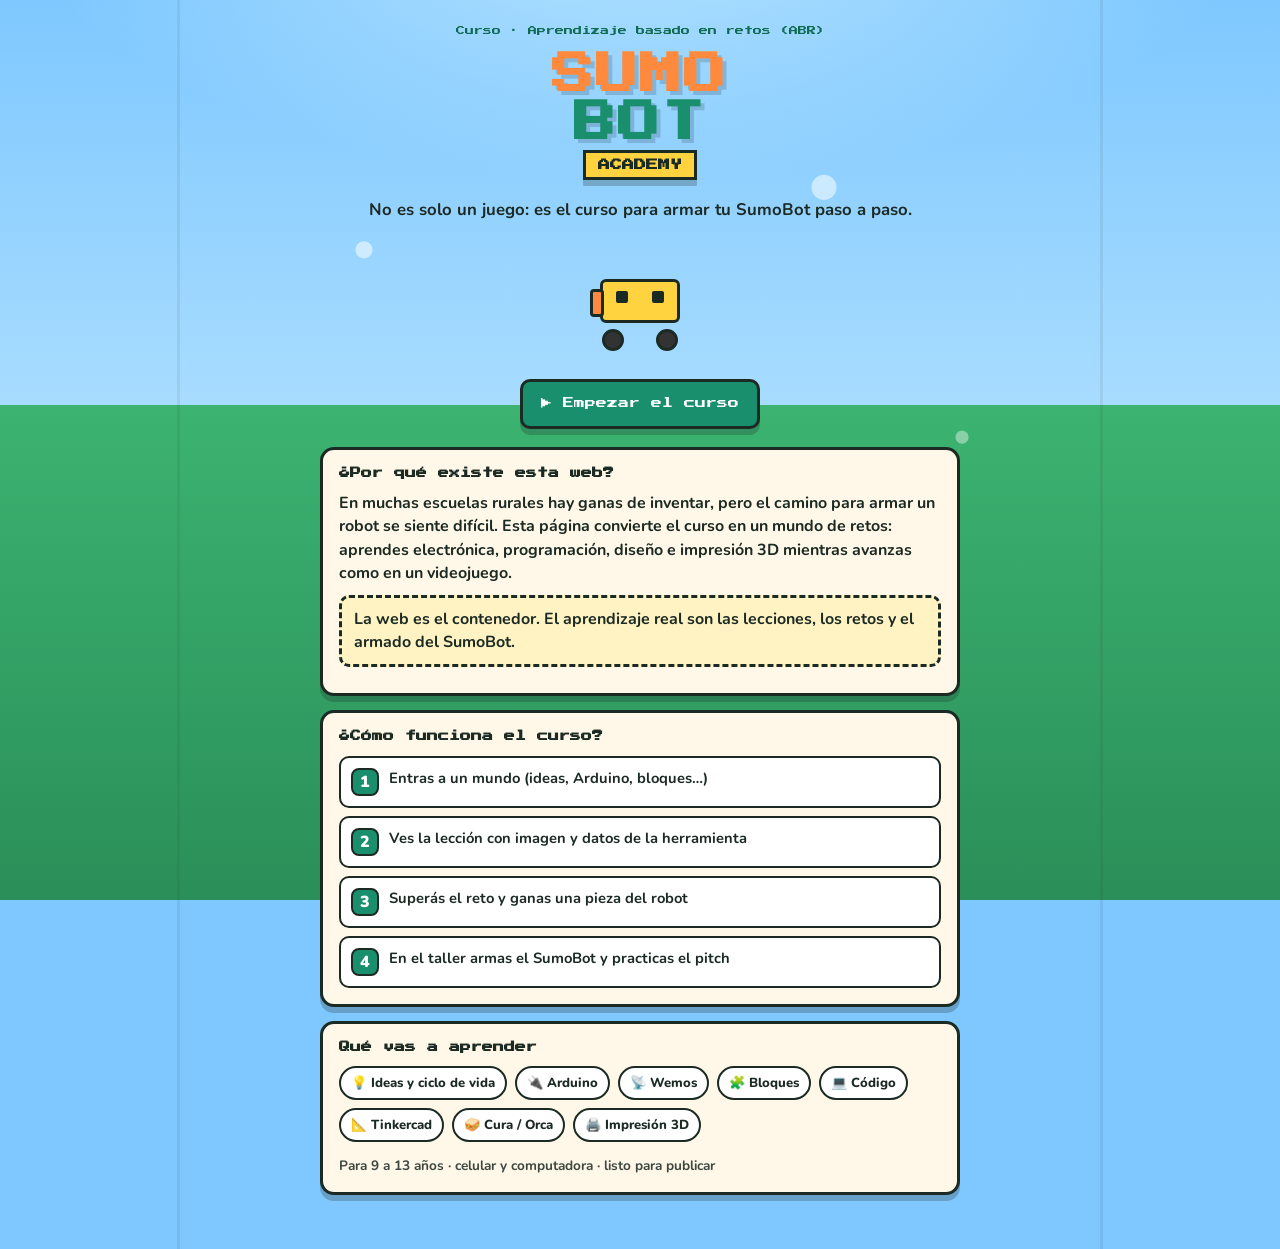
==== index.html @ b6f6698b "Add SumoBot Academy: curso web de aprendizaje por retos. Juego responsive con mundos, lecciones visu" ====
<!DOCTYPE html>
<html lang="es">
<head>
  <meta charset="UTF-8" />
  <meta name="viewport" content="width=device-width, initial-scale=1, viewport-fit=cover" />
  <meta name="theme-color" content="#1a8f6e" />
  <meta name="description" content="SumoBot Academy — Aprendizaje por retos para armar tu propio robot sumo." />
  <title>SumoBot Academy — Aprendizaje por Retos</title>
  <link rel="preconnect" href="https://fonts.googleapis.com" />
  <link rel="preconnect" href="https://fonts.gstatic.com" crossorigin />
  <link href="https://fonts.googleapis.com/css2?family=Press+Start+2P&family=Nunito:wght@600;700;800&display=swap" rel="stylesheet" />
  <link rel="stylesheet" href="css/styles.css" />
  <link rel="manifest" href="manifest.json" />
  <link rel="icon" href="data:image/svg+xml,%3Csvg xmlns='http://www.w3.org/2000/svg' viewBox='0 0 64 64'%3E%3Crect width='64' height='64' rx='8' fill='%231a8f6e'/%3E%3Crect x='12' y='20' width='40' height='24' rx='4' fill='%23ffe566'/%3E%3Ccircle cx='22' cy='32' r='4' fill='%231a1a1a'/%3E%3Ccircle cx='42' cy='32' r='4' fill='%231a1a1a'/%3E%3C/svg%3E" />
</head>
<body>
  <div id="app">
    <!-- HOME -->
    <section id="screen-title" class="screen active screen-home">
      <div class="sky-layer" aria-hidden="true"></div>
      <div class="home-wrap">
        <header class="home-hero">
          <p class="eyebrow">Curso · Aprendizaje basado en retos (ABR)</p>
          <h1 class="logo-title">
            <span class="logo-sumo">SUMO</span><span class="logo-bot">BOT</span>
            <span class="logo-sub">ACADEMY</span>
          </h1>
          <p class="tagline">No es solo un juego: es el curso para armar tu SumoBot paso a paso.</p>
          <div class="title-robot" aria-hidden="true">
            <div class="pixel-bot">
              <div class="bot-body"></div>
              <div class="bot-eye left"></div>
              <div class="bot-eye right"></div>
              <div class="bot-wheel left"></div>
              <div class="bot-wheel right"></div>
              <div class="bot-bumper"></div>
            </div>
          </div>
          <div class="btn-row">
            <button class="btn btn-primary" id="btn-start">▶ Empezar el curso</button>
            <button class="btn btn-ghost" id="btn-continue" hidden>Continuar partida</button>
          </div>
        </header>

        <article class="home-card">
          <h2>¿Por qué existe esta web?</h2>
          <p>
            En muchas escuelas rurales hay ganas de inventar, pero el camino para armar un robot
            se siente difícil. Esta página convierte el <b>curso</b> en un <b>mundo de retos</b>:
            aprendes electrónica, programación, diseño e impresión 3D mientras avanzas como en un videojuego.
          </p>
          <p class="home-note">
            La web es el contenedor. El aprendizaje real son las lecciones, los retos y el armado del SumoBot.
          </p>
        </article>

        <article class="home-card">
          <h2>¿Cómo funciona el curso?</h2>
          <div class="home-steps">
            <div class="home-step"><span>1</span><p>Entras a un <b>mundo</b> (ideas, Arduino, bloques…)</p></div>
            <div class="home-step"><span>2</span><p>Ves la <b>lección</b> con imagen y datos de la herramienta</p></div>
            <div class="home-step"><span>3</span><p>Superás el <b>reto</b> y ganas una pieza del robot</p></div>
            <div class="home-step"><span>4</span><p>En el <b>taller</b> armas el SumoBot y practicas el pitch</p></div>
          </div>
        </article>

        <article class="home-card">
          <h2>Qué vas a aprender</h2>
          <div class="home-skills">
            <div class="skill-chip">💡 Ideas y ciclo de vida</div>
            <div class="skill-chip">🔌 Arduino</div>
            <div class="skill-chip">📡 Wemos</div>
            <div class="skill-chip">🧩 Bloques</div>
            <div class="skill-chip">💻 Código</div>
            <div class="skill-chip">📐 Tinkercad</div>
            <div class="skill-chip">🥪 Cura / Orca</div>
            <div class="skill-chip">🖨️ Impresión 3D</div>
          </div>
          <p class="hint" style="margin:14px 0 0">Para 9 a 13 años · celular y computadora · listo para publicar</p>
        </article>
      </div>
    </section>

    <!-- AVATAR -->
    <section id="screen-avatar" class="screen">
      <header class="topbar">
        <button class="btn-icon" data-go="title" aria-label="Volver">←</button>
        <h2>Crea tu inventor/a</h2>
        <span class="spacer"></span>
      </header>
      <div class="panel">
        <div class="avatar-preview" id="avatar-preview"></div>
        <label class="field">
          <span>Tu nombre de inventor/a</span>
          <input id="avatar-name" maxlength="16" placeholder="Ej. Luna" autocomplete="nickname" />
        </label>
        <p class="field-label">Elige tu color</p>
        <div class="swatches" id="avatar-swatches"></div>
        <button class="btn btn-primary btn-block" id="btn-save-avatar">Entrar al mapa →</button>
      </div>
    </section>

    <!-- WORLD MAP -->
    <section id="screen-map" class="screen">
      <header class="topbar">
        <button class="btn-icon" data-go="title" title="Inicio" aria-label="Inicio">🏠</button>
        <div class="player-chip">
          <span class="chip-avatar" id="map-avatar"></span>
          <span id="map-player-name">—</span>
        </div>
        <div class="stat-pills">
          <span class="pill" title="Piezas">🧩 <b id="stat-parts">0</b>/7</span>
          <span class="pill" title="Estrellas">⭐ <b id="stat-stars">0</b></span>
        </div>
        <button class="btn-icon" id="btn-workshop" title="Taller">🛠️</button>
      </header>
      <div class="map-scroll">
        <div class="world-map" id="world-map"></div>
      </div>
      <nav class="bottom-nav">
        <button class="nav-btn active" data-go="map">🗺️ Mapa</button>
        <button class="nav-btn" data-go="workshop">🛠️ Taller</button>
        <button class="nav-btn" data-go="rubric">📋 Rúbrica</button>
      </nav>
    </section>

    <!-- WORLD HUB -->
    <section id="screen-world" class="screen">
      <header class="topbar">
        <button class="btn-icon" data-go="map" aria-label="Mapa">←</button>
        <h2 id="world-title">Mundo</h2>
        <span class="spacer"></span>
      </header>
      <div class="panel world-hub">
        <div class="world-banner" id="world-banner"></div>
        <p class="world-story" id="world-story"></p>
        <div class="lesson-list" id="lesson-list"></div>
        <button class="btn btn-primary btn-block" id="btn-start-challenge" disabled>
          Completa las lecciones para el reto
        </button>
      </div>
    </section>

    <!-- LESSON -->
    <section id="screen-lesson" class="screen">
      <header class="topbar">
        <button class="btn-icon" id="btn-lesson-back" aria-label="Volver">←</button>
        <h2 id="lesson-title">Lección</h2>
        <span class="spacer"></span>
      </header>
      <div class="panel lesson-panel">
        <div class="lesson-visual" id="lesson-visual"></div>
        <div class="lesson-body" id="lesson-body"></div>
        <button class="btn btn-primary btn-block" id="btn-lesson-done">¡Entendido! ✓</button>
      </div>
    </section>

    <!-- CHALLENGE -->
    <section id="screen-challenge" class="screen">
      <header class="topbar">
        <button class="btn-icon" data-go="world" aria-label="Volver">←</button>
        <h2 id="challenge-title">Reto</h2>
        <span class="pill" id="challenge-progress">0/0</span>
      </header>
      <div class="panel challenge-panel">
        <p class="challenge-prompt" id="challenge-prompt"></p>
        <div id="challenge-area"></div>
        <p class="feedback" id="challenge-feedback" hidden></p>
        <button class="btn btn-primary btn-block" id="btn-challenge-check" hidden>Comprobar</button>
        <button class="btn btn-primary btn-block" id="btn-challenge-next" hidden>Siguiente →</button>
      </div>
    </section>

    <!-- REWARD -->
    <section id="screen-reward" class="screen">
      <div class="reward-wrap">
        <p class="reward-flash">¡RETO SUPERADO!</p>
        <div class="reward-piece" id="reward-piece"></div>
        <h2 id="reward-name">Pieza</h2>
        <p id="reward-desc"></p>
        <div class="stars-row" id="reward-stars"></div>
        <button class="btn btn-primary" data-go="map">Volver al mapa</button>
        <button class="btn btn-ghost" data-go="workshop">Ver en el taller</button>
      </div>
    </section>

    <!-- WORKSHOP -->
    <section id="screen-workshop" class="screen">
      <header class="topbar">
        <button class="btn-icon" data-go="map" aria-label="Mapa">←</button>
        <h2>Taller de armado</h2>
        <span class="spacer"></span>
      </header>
      <div class="panel">
        <p class="workshop-intro">Arrastra o toca las piezas desbloqueadas para armar tu SumoBot.</p>
        <div class="build-stage">
          <div class="sumobot-frame" id="sumobot-frame">
            <div class="slot" data-part="plan" title="Plan"><span>?</span></div>
            <div class="slot" data-part="arduino" title="Arduino"><span>?</span></div>
            <div class="slot" data-part="wemos" title="Wemos"><span>?</span></div>
            <div class="slot" data-part="blocks" title="Bloques"><span>?</span></div>
            <div class="slot" data-part="code" title="Código"><span>?</span></div>
            <div class="slot" data-part="chassis" title="Chasis"><span>?</span></div>
            <div class="slot" data-part="print" title="Impresión"><span>?</span></div>
          </div>
        </div>
        <div class="inventory" id="inventory"></div>
        <button class="btn btn-primary btn-block" id="btn-finish-bot" disabled>
          Completa las 7 piezas para el combate final
        </button>
      </div>
      <nav class="bottom-nav">
        <button class="nav-btn" data-go="map">🗺️ Mapa</button>
        <button class="nav-btn active" data-go="workshop">🛠️ Taller</button>
        <button class="nav-btn" data-go="rubric">📋 Rúbrica</button>
      </nav>
    </section>

    <!-- RUBRIC / PITCH -->
    <section id="screen-rubric" class="screen">
      <header class="topbar">
        <button class="btn-icon" data-go="map" aria-label="Mapa">←</button>
        <h2>Rúbrica del proyecto</h2>
        <span class="spacer"></span>
      </header>
      <div class="panel">
        <p class="rubric-intro">Así te evalúan en la feria. Usa esto para preparar tu pitch de 3 minutos.</p>
        <div id="rubric-list" class="rubric-list"></div>
        <div class="pitch-box">
          <h3>🎤 Tu pitch de 3 minutos</h3>
          <ol>
            <li><b>Problema:</b> ¿Qué situación resuelve tu SumoBot?</li>
            <li><b>Solución:</b> ¿Cómo lo armaste paso a paso?</li>
            <li><b>Tecnología:</b> Arduino/Wemos, código y piezas 3D.</li>
            <li><b>Impacto:</b> ¿Qué aprendiste y por qué sirve en tu comunidad?</li>
          </ol>
        </div>
      </div>
      <nav class="bottom-nav">
        <button class="nav-btn" data-go="map">🗺️ Mapa</button>
        <button class="nav-btn" data-go="workshop">🛠️ Taller</button>
        <button class="nav-btn active" data-go="rubric">📋 Rúbrica</button>
      </nav>
    </section>

    <!-- ARENA FINAL -->
    <section id="screen-arena" class="screen">
      <header class="topbar">
        <button class="btn-icon" data-go="workshop" aria-label="Volver">←</button>
        <h2>Arena SumoBot</h2>
        <span class="spacer"></span>
      </header>
      <div class="panel arena-panel">
        <div class="arena-ring" id="arena-ring">
          <div class="fighter you" id="fighter-you">🤖</div>
          <div class="fighter rival" id="fighter-rival">👾</div>
        </div>
        <p id="arena-msg">¡Tu SumoBot está listo! Toca COMBATIR.</p>
        <button class="btn btn-primary btn-block" id="btn-fight">⚔️ COMBATIR</button>
        <button class="btn btn-ghost btn-block" id="btn-diploma" hidden data-go="diploma">Ver diploma</button>
      </div>
    </section>

    <!-- DIPLOMA -->
    <section id="screen-diploma" class="screen">
      <div class="diploma">
        <p class="eyebrow">SumoBot Academy</p>
        <h2>¡Inventor/a certificado/a!</h2>
        <p class="diploma-name" id="diploma-name">—</p>
        <p>Completó el aprendizaje por retos para armar un SumoBot: electrónica, programación, diseño e impresión 3D.</p>
        <div class="diploma-stars" id="diploma-stars"></div>
        <button class="btn btn-primary" onclick="window.print()">Imprimir / Guardar</button>
        <button class="btn btn-ghost" data-go="map">Volver al mapa</button>
        <button class="btn btn-ghost" id="btn-reset">Nueva partida</button>
      </div>
    </section>
  </div>

  <script src="js/data.js"></script>
  <script src="js/game.js"></script>
</body>
</html>
---- css/styles.css ----
:root {
  --sky: #7ec8ff;
  --sky-deep: #3aa0e8;
  --grass: #3cb371;
  --grass-dark: #2a8f58;
  --earth: #c4783a;
  --sand: #f6e7c1;
  --ink: #1c2a24;
  --panel: #fff8e8;
  --accent: #ff8a3d;
  --accent-dark: #e06a1a;
  --teal: #1a8f6e;
  --teal-dark: #0f6b52;
  --gold: #ffd23f;
  --danger: #e63946;
  --ok: #2a9d8f;
  --pixel: 4px;
  --radius: 14px;
  --shadow: 0 6px 0 rgba(28, 42, 36, 0.25);
  --font-display: "Press Start 2P", monospace;
  --font-body: "Nunito", system-ui, sans-serif;
}

*, *::before, *::after { box-sizing: border-box; }

html, body {
  margin: 0;
  min-height: 100%;
  font-family: var(--font-body);
  color: var(--ink);
  background: var(--sky);
  -webkit-tap-highlight-color: transparent;
}

body {
  background:
    radial-gradient(ellipse 80% 50% at 50% -10%, #b8e4ff 0%, transparent 60%),
    linear-gradient(180deg, var(--sky) 0%, #a8dcff 45%, var(--grass) 45%, var(--grass-dark) 100%);
  background-attachment: fixed;
}

#app {
  max-width: 920px;
  margin: 0 auto;
  min-height: 100dvh;
  position: relative;
}

.screen {
  display: none;
  min-height: 100dvh;
  padding: 0 0 88px;
  animation: fadeIn 0.35s ease;
}

.screen.active { display: flex; flex-direction: column; }

@keyframes fadeIn {
  from { opacity: 0; transform: translateY(8px); }
  to { opacity: 1; transform: none; }
}

/* Title / Home */
#screen-title {
  justify-content: flex-start;
  align-items: stretch;
  padding: 24px 16px 40px;
  text-align: center;
  position: relative;
  overflow-x: hidden;
  overflow-y: auto;
}

.sky-layer {
  position: absolute;
  inset: 0;
  background:
    radial-gradient(circle at 20% 20%, #fff8 0 8px, transparent 9px),
    radial-gradient(circle at 70% 15%, #fff8 0 12px, transparent 13px),
    radial-gradient(circle at 85% 35%, #fff6 0 6px, transparent 7px);
  pointer-events: none;
  animation: drift 18s linear infinite;
}

@keyframes drift {
  from { transform: translateX(0); }
  to { transform: translateX(-40px); }
}

.home-wrap, .title-wrap {
  position: relative; z-index: 1; max-width: 560px; margin: 0 auto; width: 100%;
}

.home-hero { margin-bottom: 18px; }

.home-card {
  text-align: left;
  background: var(--panel);
  border: 3px solid var(--ink);
  border-radius: var(--radius);
  box-shadow: var(--shadow);
  padding: 16px;
  margin-bottom: 14px;
}
.home-card h2 {
  font-family: var(--font-display);
  font-size: 11px;
  line-height: 1.5;
  margin: 0 0 10px;
}
.home-card p {
  margin: 0 0 10px;
  font-weight: 700;
  line-height: 1.45;
}
.home-note {
  background: #fff3c4;
  border: 3px dashed var(--ink);
  border-radius: 10px;
  padding: 10px 12px !important;
}
.home-steps { display: flex; flex-direction: column; gap: 8px; }
.home-step {
  display: flex; gap: 10px; align-items: flex-start;
  background: #fff; border: 2px solid var(--ink); border-radius: 10px; padding: 10px;
}
.home-step span {
  flex-shrink: 0; width: 28px; height: 28px; border-radius: 8px;
  background: var(--teal); color: #fff; border: 2px solid var(--ink);
  display: grid; place-items: center; font-weight: 900;
}
.home-step p { margin: 0; font-weight: 700; font-size: 0.92rem; }
.home-skills { display: flex; flex-wrap: wrap; gap: 8px; }
.skill-chip {
  background: #fff; border: 2px solid var(--ink); border-radius: 999px;
  padding: 6px 10px; font-weight: 800; font-size: 0.82rem;
}

.eyebrow {
  font-family: var(--font-display);
  font-size: 9px;
  line-height: 1.6;
  color: var(--teal-dark);
  margin: 0 0 16px;
}

.logo-title {
  margin: 0;
  display: flex;
  flex-direction: column;
  align-items: center;
  gap: 6px;
}

.logo-sumo, .logo-bot {
  font-family: var(--font-display);
  font-size: clamp(28px, 9vw, 42px);
  letter-spacing: 2px;
  text-shadow: 4px 4px 0 rgba(0,0,0,0.15);
}

.logo-sumo { color: var(--accent); }
.logo-bot { color: var(--teal); }
.logo-sub {
  font-family: var(--font-display);
  font-size: 12px;
  color: var(--ink);
  background: var(--gold);
  padding: 6px 12px;
  border: 3px solid var(--ink);
  box-shadow: var(--shadow);
}

.tagline {
  font-size: 1.05rem;
  font-weight: 700;
  margin: 18px 0 8px;
}

.hint { font-size: 0.85rem; opacity: 0.85; margin-top: 16px; }

/* Pixel bot */
.title-robot { margin: 20px auto 28px; height: 110px; display: grid; place-items: end center; }
.pixel-bot {
  position: relative;
  width: 120px;
  height: 90px;
  animation: bounce 1.2s ease-in-out infinite;
}
@keyframes bounce {
  0%, 100% { transform: translateY(0); }
  50% { transform: translateY(-8px); }
}
.bot-body {
  position: absolute; left: 20px; top: 18px; width: 80px; height: 44px;
  background: var(--gold); border: 3px solid var(--ink); border-radius: 6px;
}
.bot-eye {
  position: absolute; top: 30px; width: 12px; height: 12px;
  background: var(--ink); border-radius: 2px;
}
.bot-eye.left { left: 36px; }
.bot-eye.right { right: 36px; }
.bot-wheel {
  position: absolute; bottom: 0; width: 22px; height: 22px;
  background: #333; border: 3px solid var(--ink); border-radius: 50%;
}
.bot-wheel.left { left: 22px; }
.bot-wheel.right { right: 22px; }
.bot-bumper {
  position: absolute; left: 10px; top: 28px; width: 14px; height: 28px;
  background: var(--accent); border: 3px solid var(--ink); border-radius: 4px;
}

/* Buttons */
.btn {
  font-family: var(--font-display);
  font-size: 11px;
  line-height: 1.4;
  border: 3px solid var(--ink);
  padding: 14px 18px;
  cursor: pointer;
  box-shadow: var(--shadow);
  transition: transform 0.1s, box-shadow 0.1s;
  border-radius: 10px;
}
.btn:active { transform: translateY(4px); box-shadow: 0 2px 0 rgba(28,42,36,0.25); }
.btn:disabled { opacity: 0.5; cursor: not-allowed; transform: none; }
.btn-primary { background: var(--teal); color: #fff; }
.btn-primary:hover:not(:disabled) { background: var(--teal-dark); }
.btn-ghost { background: var(--panel); color: var(--ink); }
.btn-block { width: 100%; margin-top: 12px; }
.btn-row { display: flex; flex-wrap: wrap; gap: 10px; justify-content: center; }
.btn-icon {
  width: 42px; height: 42px; border: 3px solid var(--ink);
  background: var(--panel); border-radius: 10px; font-size: 18px;
  box-shadow: var(--shadow); cursor: pointer; flex-shrink: 0;
}

/* Topbar */
.topbar {
  display: flex; align-items: center; gap: 10px;
  padding: 12px 14px; position: sticky; top: 0; z-index: 20;
  background: rgba(126, 200, 255, 0.92);
  backdrop-filter: blur(8px);
  border-bottom: 3px solid rgba(28,42,36,0.12);
}
.topbar h2 {
  font-family: var(--font-display);
  font-size: 11px; line-height: 1.5; margin: 0; flex: 1;
}
.spacer { width: 42px; }
.player-chip {
  display: flex; align-items: center; gap: 8px;
  background: var(--panel); border: 3px solid var(--ink);
  border-radius: 999px; padding: 4px 12px 4px 4px;
  font-weight: 800; font-size: 0.9rem;
}
.chip-avatar, .avatar-preview, #map-avatar {
  width: 36px; height: 36px; border-radius: 8px;
  border: 3px solid var(--ink); display: grid; place-items: center;
  font-size: 18px; image-rendering: pixelated;
}
.avatar-preview { width: 88px; height: 88px; margin: 0 auto 16px; font-size: 42px; }
.stat-pills { display: flex; gap: 6px; margin-left: auto; }
.pill {
  background: var(--panel); border: 2px solid var(--ink);
  border-radius: 999px; padding: 6px 10px; font-size: 0.85rem; font-weight: 800;
}

/* Panels */
.panel {
  margin: 12px 14px; background: var(--panel);
  border: 3px solid var(--ink); border-radius: var(--radius);
  box-shadow: var(--shadow); padding: 16px;
}

.field { display: block; margin-bottom: 14px; }
.field span, .field-label { display: block; font-weight: 800; margin-bottom: 6px; }
.field input {
  width: 100%; padding: 12px 14px; font-size: 1.05rem; font-family: var(--font-body);
  font-weight: 700; border: 3px solid var(--ink); border-radius: 10px; background: #fff;
}
.swatches { display: flex; flex-wrap: wrap; gap: 8px; margin-bottom: 18px; }
.swatch {
  width: 40px; height: 40px; border: 3px solid var(--ink); border-radius: 8px;
  cursor: pointer; box-shadow: var(--shadow);
}
.swatch.selected { outline: 3px solid var(--teal); outline-offset: 2px; }

/* World map */
.map-scroll {
  flex: 1; overflow: auto; padding: 8px 14px 20px;
  -webkit-overflow-scrolling: touch;
}
.world-map {
  display: grid;
  grid-template-columns: 1fr;
  gap: 14px;
  padding-bottom: 20px;
  position: relative;
}

.world-node {
  display: grid;
  grid-template-columns: 72px 1fr auto;
  gap: 12px;
  align-items: center;
  background: var(--panel);
  border: 3px solid var(--ink);
  border-radius: 16px;
  padding: 12px;
  box-shadow: var(--shadow);
  cursor: pointer;
  text-align: left;
  font: inherit;
  color: inherit;
  transition: transform 0.12s;
  position: relative;
}
.world-node:active { transform: translateY(3px); box-shadow: 0 2px 0 rgba(28,42,36,0.25); }
.world-node.locked { opacity: 0.55; filter: grayscale(0.4); cursor: not-allowed; }
.world-node.done { border-color: var(--teal); }
.world-node.done::after {
  content: "✓";
  position: absolute; top: -8px; right: -8px;
  width: 28px; height: 28px; background: var(--teal); color: #fff;
  border: 3px solid var(--ink); border-radius: 50%;
  display: grid; place-items: center; font-weight: 900; font-size: 14px;
}
.node-icon {
  width: 72px; height: 72px; border-radius: 12px; border: 3px solid var(--ink);
  display: grid; place-items: center; font-size: 32px;
}
.node-info h3 {
  font-family: var(--font-display); font-size: 10px; margin: 0 0 6px; line-height: 1.5;
}
.node-info p { margin: 0; font-size: 0.9rem; font-weight: 700; opacity: 0.85; }
.node-meta { font-size: 0.8rem; font-weight: 800; text-align: right; }

.path-dot {
  width: 10px; height: 10px; background: var(--ink); border-radius: 50%;
  margin: -6px auto; opacity: 0.35;
}

/* World hub */
.world-banner {
  height: 100px; border-radius: 12px; border: 3px solid var(--ink);
  display: grid; place-items: center; font-size: 48px; margin-bottom: 12px;
}
.world-story { font-weight: 700; margin: 0 0 14px; line-height: 1.45; }
.lesson-list { display: flex; flex-direction: column; gap: 8px; margin-bottom: 8px; }
.lesson-card {
  display: flex; align-items: center; gap: 10px;
  background: #fff; border: 3px solid var(--ink); border-radius: 12px;
  padding: 12px; cursor: pointer; text-align: left; font: inherit; color: inherit;
}
.lesson-card.done { background: #d8f5e8; }
.lesson-card .lc-ico { font-size: 24px; }
.lesson-card .lc-text { flex: 1; }
.lesson-card .lc-text strong { display: block; font-size: 0.95rem; }
.lesson-card .lc-text span { font-size: 0.8rem; opacity: 0.8; }
.lesson-card .lc-check { font-weight: 900; color: var(--teal); }

/* Lesson */
.lesson-visual {
  min-height: 120px; border-radius: 12px; border: 3px solid var(--ink);
  display: grid; place-items: center; font-size: 56px; margin-bottom: 14px;
  background: #fff; overflow: hidden;
}
.lesson-visual.has-diagram {
  font-size: inherit;
  padding: 12px;
  place-items: stretch;
  background: linear-gradient(160deg, #fff 0%, #f0f7ff 100%);
}
.lesson-body h3 { margin: 0 0 8px; font-size: 1.15rem; }
.lesson-body p { margin: 0 0 10px; line-height: 1.5; font-weight: 600; }
.lesson-body ul { margin: 0 0 12px; padding-left: 18px; font-weight: 600; }
.lesson-body li { margin-bottom: 6px; }
.tip-box {
  background: #fff3c4; border: 3px dashed var(--ink); border-radius: 10px;
  padding: 10px 12px; font-weight: 700; font-size: 0.92rem;
}

.data-grid {
  display: grid; grid-template-columns: 1fr 1fr; gap: 8px; margin: 0 0 12px;
}
.data-card {
  background: #fff; border: 2px solid var(--ink); border-radius: 10px;
  padding: 10px; display: flex; flex-direction: column; gap: 4px;
}
.data-card b { font-size: 0.8rem; color: var(--teal-dark); }
.data-card span { font-size: 0.88rem; font-weight: 700; line-height: 1.3; }

/* Lesson diagrams */
.viz { width: 100%; }
.viz-title, .viz-caption {
  font-weight: 800; font-size: 0.85rem; text-align: center; margin: 6px 0;
}
.viz-caption { opacity: 0.8; }

.viz-brainstorm .bubble-row {
  display: flex; flex-wrap: wrap; gap: 6px; justify-content: center; margin-bottom: 8px;
}
.bubble {
  background: #fff3c4; border: 2px solid var(--ink); border-radius: 16px 16px 16px 4px;
  padding: 6px 10px; font-weight: 800; font-size: 0.78rem;
}
.viz-board {
  display: flex; justify-content: center; gap: 12px; font-size: 28px;
  background: #1a8f6e; border: 3px solid var(--ink); border-radius: 10px; padding: 10px;
}

.viz-cycle {
  display: flex; flex-wrap: wrap; align-items: center; justify-content: center; gap: 4px;
}
.cycle-step {
  background: var(--gold); border: 2px solid var(--ink); border-radius: 10px;
  padding: 8px 6px; font-weight: 900; font-size: 0.72rem; text-align: center; min-width: 58px;
}
.cycle-step i {
  display: block; font-style: normal; background: var(--ink); color: #fff;
  width: 18px; height: 18px; border-radius: 50%; margin: 0 auto 4px; line-height: 18px;
}
.cycle-arrow { font-weight: 900; opacity: 0.5; }

.viz-board-arduino {
  position: relative; background: #1a8f6e; border: 3px solid var(--ink);
  border-radius: 12px; min-height: 130px; padding: 12px 40px;
}
.board-chip {
  position: absolute; left: 50%; top: 36%; transform: translate(-50%, -50%);
  background: #333; color: #fff; border: 2px solid #111; padding: 10px 16px;
  font-family: var(--font-display); font-size: 10px; border-radius: 4px;
}
.board-usb {
  position: absolute; left: -2px; top: 45%; background: #888; color: #fff;
  border: 2px solid var(--ink); padding: 4px 6px; font-size: 0.65rem; font-weight: 900;
}
.pins {
  position: absolute; top: 12px; bottom: 28px; display: flex; flex-direction: column;
  justify-content: space-around;
}
.pins.left { left: 8px; }
.pins.right { right: 8px; }
.pins span {
  background: #ffd23f; border: 1px solid var(--ink); font-size: 0.62rem;
  font-weight: 900; padding: 2px 4px; border-radius: 3px; text-align: center;
}
.board-label {
  position: absolute; bottom: 6px; left: 0; right: 0; text-align: center;
  font-weight: 900; font-size: 0.75rem; color: #fff;
}

.viz-labels { display: flex; flex-direction: column; gap: 6px; }
.label-row {
  display: flex; align-items: center; gap: 8px; background: #fff;
  border: 2px solid var(--ink); border-radius: 8px; padding: 8px 10px;
  font-weight: 700; font-size: 0.85rem;
}
.dot { width: 12px; height: 12px; border-radius: 50%; border: 2px solid var(--ink); flex-shrink: 0; }
.dot.teal { background: var(--teal); }
.dot.gold { background: var(--gold); }
.dot.orange { background: var(--accent); }
.dot.sky { background: var(--sky-deep); }
.dot.rose { background: var(--danger); }

.viz-wemos { text-align: center; }
.wemos-board {
  background: #3aa0e8; border: 3px solid var(--ink); border-radius: 10px;
  padding: 14px; color: #fff; max-width: 220px; margin: 0 auto;
}
.wifi-waves { font-weight: 900; margin-bottom: 8px; }
.wemos-chip {
  background: #1c2a24; border: 2px solid #000; border-radius: 4px;
  padding: 8px; font-family: var(--font-display); font-size: 9px; margin-bottom: 8px;
}
.wemos-pins { font-size: 0.75rem; font-weight: 800; }

.viz-compare {
  display: grid; grid-template-columns: 1fr auto 1fr; gap: 8px; align-items: center;
}
.cmp-card {
  background: #fff; border: 3px solid var(--ink); border-radius: 12px;
  padding: 10px; text-align: center; display: flex; flex-direction: column; gap: 4px;
  font-size: 0.78rem; font-weight: 700;
}
.cmp-ico { font-size: 28px; }
.cmp-vs { font-family: var(--font-display); font-size: 10px; }

.viz-blocks { display: flex; flex-direction: column; gap: 6px; align-items: flex-start; }
.code-block {
  border: 2px solid var(--ink); border-radius: 8px; padding: 8px 12px;
  font-weight: 800; font-size: 0.85rem; color: #fff;
}
.code-block.event { background: #ff8a3d; }
.code-block.control { background: #3aa0e8; margin-left: 12px; }
.code-block.action { background: #1a8f6e; margin-left: 24px; }
.code-block.action.alt { background: #7b6cf6; }

.viz-flow { text-align: center; }
.flow-node {
  display: inline-block; background: #fff; border: 2px solid var(--ink);
  border-radius: 10px; padding: 8px 12px; font-weight: 800; font-size: 0.82rem; margin: 2px;
}
.flow-node.ok { background: #d8f5e8; }
.flow-node.warn { background: #fff3c4; }
.flow-arrow { font-weight: 900; opacity: 0.6; }
.flow-split { display: flex; flex-wrap: wrap; justify-content: center; gap: 6px; }

.viz-code {
  background: #1c2a24; color: #b8f0d0; border: 3px solid var(--ink);
  border-radius: 10px; padding: 10px; text-align: left; overflow-x: auto;
}
.viz-code pre {
  margin: 0; font-family: ui-monospace, monospace; font-size: 0.78rem; line-height: 1.4;
}

.viz-sensors { text-align: center; }
.sumo-mini {
  display: inline-flex; flex-direction: column; gap: 6px; align-items: center;
  background: #fff; border: 3px solid var(--ink); border-radius: 14px; padding: 12px 18px;
}
.body-mini { font-size: 36px; }
.eye, .line-s, .wheels-mini { font-weight: 800; font-size: 0.8rem; }

.viz-tinker .tinker-workspace {
  display: flex; justify-content: center; align-items: end; gap: 14px;
  min-height: 90px; background: #e8f4ff; border: 3px solid var(--ink);
  border-radius: 10px; padding: 12px;
}
.shape { border: 3px solid var(--ink); }
.shape.cube { width: 48px; height: 48px; background: #3aa0e8; }
.shape.cyl { width: 36px; height: 48px; background: #ff8a3d; border-radius: 18px; }
.shape.hole {
  width: 40px; height: 40px; border-radius: 50%; background: transparent;
  box-shadow: inset 0 0 0 10px #e85d75;
}

.viz-slicer { text-align: center; }
.slice-stack {
  display: flex; flex-direction: column; align-items: center; gap: 3px; margin-bottom: 8px;
}
.slice {
  width: 70px; height: 10px; background: #e85d75; border: 2px solid var(--ink);
  border-radius: 3px;
}
.slice:nth-child(2) { width: 78px; }
.slice:nth-child(3) { width: 86px; }
.slice:nth-child(4) { width: 78px; }
.slice:nth-child(5) { width: 70px; }
.slice-labels {
  display: flex; justify-content: center; gap: 6px; font-weight: 900; font-size: 0.8rem;
}

.viz-printer { text-align: center; }
.printer {
  position: relative; width: 160px; height: 110px; margin: 0 auto 8px;
  background: #ddd; border: 3px solid var(--ink); border-radius: 8px;
}
.p-frame {
  position: absolute; inset: 8px 16px 28px; border: 3px solid var(--ink); border-radius: 4px;
}
.p-head {
  position: absolute; top: 18px; left: 50%; transform: translateX(-50%);
  font-size: 18px; background: #333; border: 2px solid var(--ink); border-radius: 4px; padding: 2px 6px;
}
.p-bed {
  position: absolute; bottom: 10px; left: 24px; right: 24px; height: 14px;
  background: #ff8a3d; border: 2px solid var(--ink); font-size: 0.65rem;
  font-weight: 900; display: grid; place-items: center;
}
.p-spool {
  position: absolute; top: -8px; right: -8px; background: var(--gold);
  border: 2px solid var(--ink); border-radius: 50%; width: 36px; height: 36px;
  font-size: 0.55rem; font-weight: 900; display: grid; place-items: center;
}
.printer-keys {
  display: flex; justify-content: center; gap: 8px; flex-wrap: wrap;
}
.printer-keys span {
  background: #fff; border: 2px solid var(--ink); border-radius: 999px;
  padding: 4px 8px; font-size: 0.72rem; font-weight: 800;
}

.viz-checklist { display: flex; flex-direction: column; gap: 6px; }
.check-item {
  background: #d8f5e8; border: 2px solid var(--ink); border-radius: 8px;
  padding: 8px 10px; font-weight: 800; font-size: 0.85rem; text-align: left;
}

@media (min-width: 720px) {
  .data-grid { grid-template-columns: repeat(4, 1fr); }
  .home-wrap { max-width: 640px; }
}

/* Challenge */
.challenge-prompt {
  font-family: var(--font-display); font-size: 11px; line-height: 1.6; margin: 0 0 16px;
}
.quiz-options { display: flex; flex-direction: column; gap: 8px; }
.quiz-opt {
  text-align: left; padding: 12px 14px; border: 3px solid var(--ink);
  border-radius: 12px; background: #fff; font: inherit; font-weight: 700;
  cursor: pointer; color: inherit;
}
.quiz-opt.selected { background: #ccefff; }
.quiz-opt.correct { background: #b8f0d0; }
.quiz-opt.wrong { background: #ffc9c9; }

.sort-list { display: flex; flex-direction: column; gap: 8px; }
.sort-item {
  display: flex; align-items: center; gap: 10px;
  background: #fff; border: 3px solid var(--ink); border-radius: 12px;
  padding: 12px 14px; font-weight: 700; cursor: grab; user-select: none;
  touch-action: none; transition: transform 0.12s, box-shadow 0.12s, background 0.12s;
}
.sort-item:active { cursor: grabbing; }
.sort-item .handle {
  font-size: 1.1rem; opacity: 0.55; letter-spacing: -2px;
}
.sort-item .sort-text { flex: 1; line-height: 1.35; text-align: left; }
.sort-item .drag-hint {
  font-size: 0.72rem; font-weight: 800; opacity: 0.55;
  background: var(--sand); border: 2px solid var(--ink);
  border-radius: 999px; padding: 4px 8px; white-space: nowrap;
}
.sort-item .drag-hint.ok {
  opacity: 1; background: #b8f0d0; color: var(--teal-dark);
}
.sort-item .drag-hint.bad {
  opacity: 1; background: #ffc9c9; color: #8b1e2a;
}
.sort-item.hint-ok {
  background: #d8f5e8; border-color: var(--teal);
}
.sort-item.hint-bad {
  background: #ffe0e0; border-color: var(--danger);
}
.sort-item.dragging {
  opacity: 0.55; transform: scale(1.03);
  background: #ccefff; box-shadow: 0 8px 0 rgba(28,42,36,0.2);
}
.sort-item.drag-over {
  border-color: var(--teal);
  background: #d8f5e8;
  transform: translateY(2px);
}

.match-grid {
  display: grid; grid-template-columns: 1fr 1fr; gap: 8px;
}
.match-card {
  padding: 12px; border: 3px solid var(--ink); border-radius: 12px;
  background: #fff; font-weight: 800; cursor: pointer; text-align: center;
  min-height: 64px; display: grid; place-items: center;
}
.match-card.picked { background: #ccefff; }
.match-card.matched { background: #b8f0d0; pointer-events: none; opacity: 0.85; }

.build-quiz {
  display: grid; gap: 10px;
}
.slot-pick {
  display: flex; flex-wrap: wrap; gap: 8px; align-items: center;
  background: #fff; border: 3px dashed var(--ink); border-radius: 12px; padding: 10px;
  min-height: 56px;
}
.part-chip {
  padding: 8px 12px; background: var(--gold); border: 2px solid var(--ink);
  border-radius: 8px; font-weight: 800; cursor: pointer; font-size: 0.9rem;
}
.part-chip.used { opacity: 0.35; pointer-events: none; }

.feedback {
  margin-top: 12px; padding: 10px 12px; border-radius: 10px;
  border: 3px solid var(--ink); font-weight: 800;
}
.feedback.ok { background: #b8f0d0; }
.feedback.bad { background: #ffc9c9; }

/* Reward */
#screen-reward {
  justify-content: center; align-items: center; text-align: center; padding: 24px;
}
.reward-wrap {
  background: var(--panel); border: 3px solid var(--ink); border-radius: 18px;
  padding: 28px 20px; box-shadow: var(--shadow); max-width: 400px; width: 100%;
}
.reward-flash {
  font-family: var(--font-display); font-size: 12px; color: var(--accent-dark);
  animation: pulse 0.8s ease infinite alternate;
}
@keyframes pulse { from { transform: scale(1); } to { transform: scale(1.05); } }
.reward-piece {
  width: 100px; height: 100px; margin: 12px auto; border: 3px solid var(--ink);
  border-radius: 16px; display: grid; place-items: center; font-size: 48px;
  background: var(--gold); animation: bounce 1s ease infinite;
}
.stars-row { font-size: 28px; margin: 10px 0 18px; letter-spacing: 4px; }

/* Workshop */
.workshop-intro { font-weight: 700; margin: 0 0 12px; }
.build-stage {
  background: linear-gradient(180deg, #9fd4ff, #7ec8ff 40%, #5bb87a);
  border: 3px solid var(--ink); border-radius: 14px; padding: 16px;
  min-height: 220px; margin-bottom: 14px;
}
.sumobot-frame {
  max-width: 280px; margin: 0 auto; display: grid;
  grid-template-columns: repeat(3, 1fr); gap: 8px;
  background: rgba(255,255,255,0.35); border: 3px solid var(--ink);
  border-radius: 16px; padding: 12px;
}
.slot {
  aspect-ratio: 1; background: rgba(255,248,232,0.85); border: 3px dashed var(--ink);
  border-radius: 12px; display: grid; place-items: center; font-size: 22px;
  font-weight: 900; transition: background 0.2s;
}
.slot.filled {
  border-style: solid; background: var(--gold);
  animation: popIn 0.35s ease;
}
@keyframes popIn {
  from { transform: scale(0.6); opacity: 0; }
  to { transform: scale(1); opacity: 1; }
}
.inventory {
  display: flex; flex-wrap: wrap; gap: 8px; min-height: 48px; margin-bottom: 8px;
}
.inv-item {
  width: 56px; height: 56px; border: 3px solid var(--ink); border-radius: 12px;
  background: #fff; display: grid; place-items: center; font-size: 24px;
  cursor: pointer; box-shadow: var(--shadow);
}
.inv-item.placed { opacity: 0.35; pointer-events: none; }

/* Rubric */
.rubric-intro { font-weight: 700; margin: 0 0 12px; }
.rubric-list { display: flex; flex-direction: column; gap: 8px; }
.rubric-item {
  background: #fff; border: 3px solid var(--ink); border-radius: 12px; padding: 12px;
}
.rubric-item h4 { margin: 0 0 4px; font-size: 0.95rem; }
.rubric-item p { margin: 0; font-size: 0.85rem; font-weight: 600; opacity: 0.85; }
.rubric-pts {
  display: inline-block; background: var(--teal); color: #fff;
  border: 2px solid var(--ink); border-radius: 999px; padding: 2px 8px;
  font-size: 0.75rem; font-weight: 900; margin-bottom: 6px;
}
.pitch-box {
  margin-top: 16px; background: #fff3c4; border: 3px solid var(--ink);
  border-radius: 12px; padding: 14px;
}
.pitch-box h3 { margin: 0 0 8px; }
.pitch-box ol { margin: 0; padding-left: 18px; font-weight: 700; }
.pitch-box li { margin-bottom: 6px; }

/* Arena */
.arena-panel { text-align: center; }
.arena-ring {
  width: min(280px, 80vw); height: min(280px, 80vw); margin: 0 auto 16px;
  border-radius: 50%; border: 6px solid var(--ink);
  background: radial-gradient(circle, #f0f0f0 55%, #222 56%, #222 62%, #e8c96a 63%);
  position: relative; overflow: hidden;
}
.fighter {
  position: absolute; font-size: 42px; transition: left 0.4s, top 0.4s, transform 0.2s;
}
.fighter.you { left: 18%; top: 55%; }
.fighter.rival { right: 18%; top: 30%; }
.fighter.charge { transform: scale(1.2); }
.fighter.win { animation: bounce 0.4s ease infinite; }
.fighter.lose { opacity: 0.3; transform: rotate(40deg); }

/* Diploma */
#screen-diploma {
  justify-content: center; align-items: center; padding: 24px;
}
.diploma {
  background: var(--panel); border: 6px double var(--ink); border-radius: 8px;
  padding: 28px 20px; max-width: 420px; text-align: center; box-shadow: var(--shadow);
}
.diploma-name {
  font-family: var(--font-display); font-size: 16px; color: var(--teal-dark);
  margin: 12px 0; line-height: 1.5;
}
.diploma-stars { font-size: 24px; margin: 12px 0 20px; }

/* Bottom nav */
.bottom-nav {
  position: fixed; bottom: 0; left: 50%; transform: translateX(-50%);
  width: min(920px, 100%); display: grid; grid-template-columns: repeat(3, 1fr);
  background: var(--panel); border-top: 3px solid var(--ink);
  padding: 8px 8px calc(8px + env(safe-area-inset-bottom));
  z-index: 30;
}
.nav-btn {
  border: none; background: transparent; font-family: var(--font-body);
  font-weight: 800; font-size: 0.85rem; padding: 10px 4px; cursor: pointer;
  border-radius: 10px; color: var(--ink);
}
.nav-btn.active { background: #d8f5e8; }

/* Desktop */
@media (min-width: 720px) {
  .world-map {
    grid-template-columns: 1fr 1fr;
    gap: 16px;
  }
  .world-node:nth-child(odd) { transform: translateY(12px); }
  .match-grid { grid-template-columns: repeat(4, 1fr); }
  .sumobot-frame { max-width: 340px; }
  .topbar h2 { font-size: 13px; }
  .panel { padding: 22px; }
}

@media (min-width: 900px) {
  #app { box-shadow: 0 0 0 3px rgba(28,42,36,0.08); }
}

@media print {
  body { background: #fff; }
  .bottom-nav, .topbar, .btn-ghost, #btn-reset { display: none !important; }
  .diploma { box-shadow: none; border-width: 4px; }
  #screen-diploma { display: flex !important; }
  .screen { display: none !important; }
  #screen-diploma.screen { display: flex !important; }
}
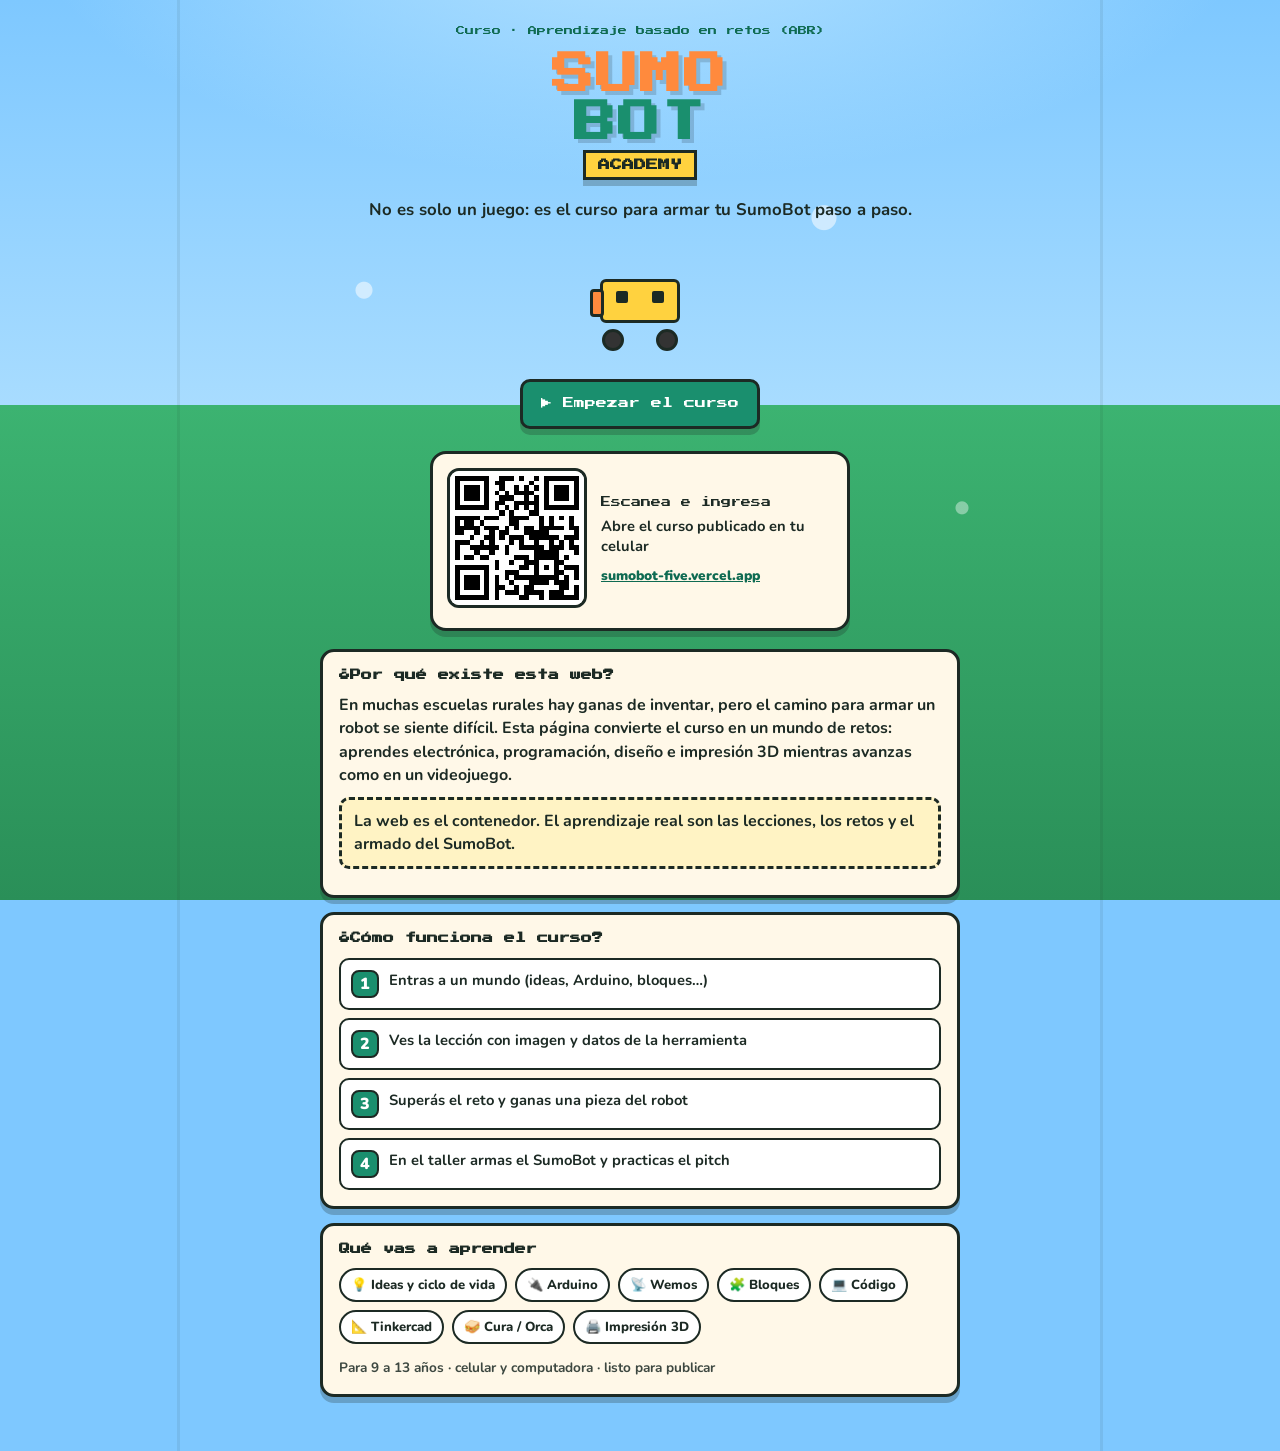
==== commit b2e580a1: "Add home QR code linking to the published Vercel site. Students can scan sumobot-five.vercel.app fro" ====
--- a/index.html
+++ b/index.html
@@ -40,6 +40,22 @@
             <button class="btn btn-primary" id="btn-start">▶ Empezar el curso</button>
             <button class="btn btn-ghost" id="btn-continue" hidden>Continuar partida</button>
           </div>
+          <div class="home-qr">
+            <a class="qr-link" href="https://sumobot-five.vercel.app/" target="_blank" rel="noopener noreferrer">
+              <img
+                class="qr-img"
+                src="assets/qr-sumobot.png"
+                width="160"
+                height="160"
+                alt="Código QR para abrir SumoBot Academy"
+              />
+            </a>
+            <div class="qr-text">
+              <p class="qr-title">Escanea e ingresa</p>
+              <p class="qr-desc">Abre el curso publicado en tu celular</p>
+              <a class="qr-url" href="https://sumobot-five.vercel.app/" target="_blank" rel="noopener noreferrer">sumobot-five.vercel.app</a>
+            </div>
+          </div>
         </header>
 
         <article class="home-card">
--- a/css/styles.css
+++ b/css/styles.css
@@ -136,6 +136,48 @@
   padding: 6px 10px; font-weight: 800; font-size: 0.82rem;
 }
 
+.home-qr {
+  margin: 22px auto 0;
+  display: flex;
+  flex-wrap: wrap;
+  align-items: center;
+  justify-content: center;
+  gap: 14px;
+  background: var(--panel);
+  border: 3px solid var(--ink);
+  border-radius: 16px;
+  box-shadow: var(--shadow);
+  padding: 14px;
+  max-width: 420px;
+  text-align: left;
+}
+.qr-link { display: block; flex-shrink: 0; }
+.qr-img {
+  width: 140px; height: 140px;
+  border: 3px solid var(--ink);
+  border-radius: 12px;
+  background: #fff;
+  image-rendering: pixelated;
+}
+.qr-text { flex: 1; min-width: 160px; }
+.qr-title {
+  font-family: var(--font-display);
+  font-size: 10px;
+  line-height: 1.5;
+  margin: 0 0 6px;
+}
+.qr-desc {
+  margin: 0 0 8px;
+  font-weight: 700;
+  font-size: 0.92rem;
+}
+.qr-url {
+  font-weight: 900;
+  color: var(--teal-dark);
+  word-break: break-all;
+  font-size: 0.85rem;
+}
+
 .eyebrow {
   font-family: var(--font-display);
   font-size: 9px;
